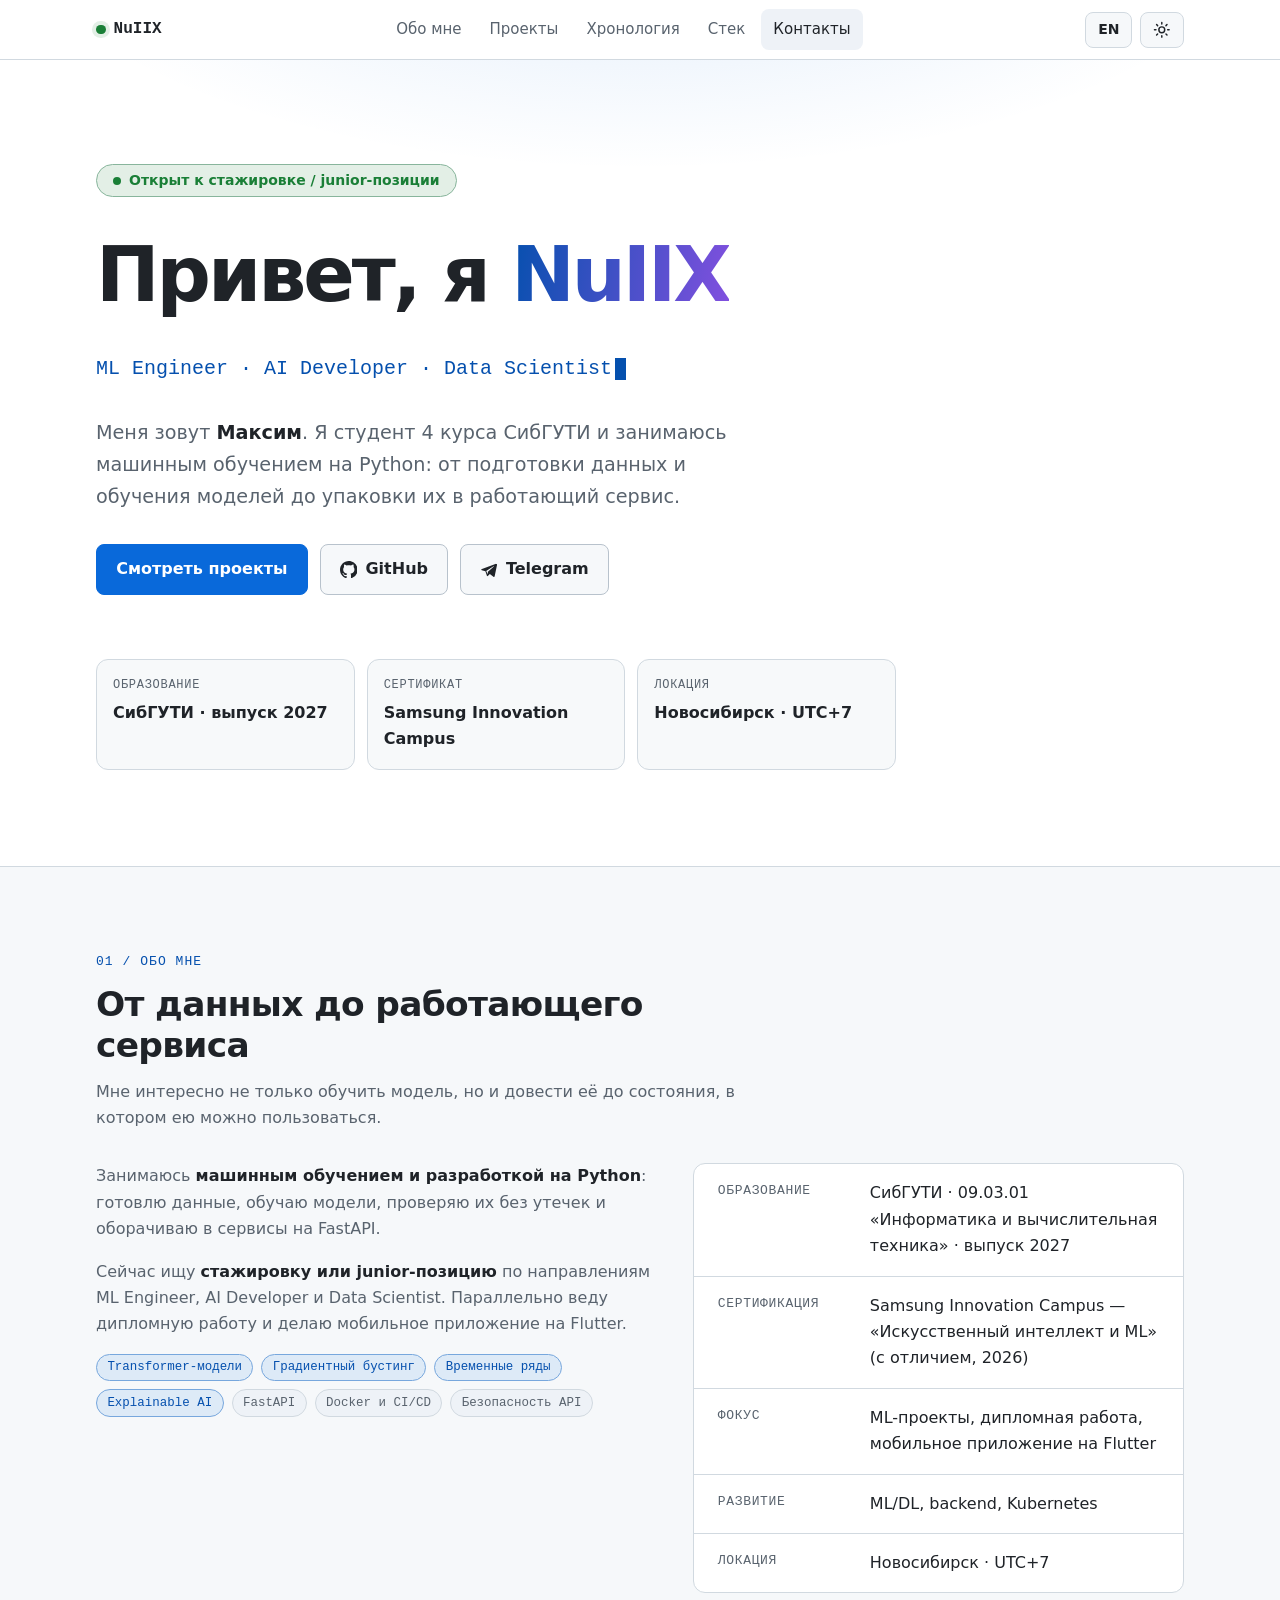
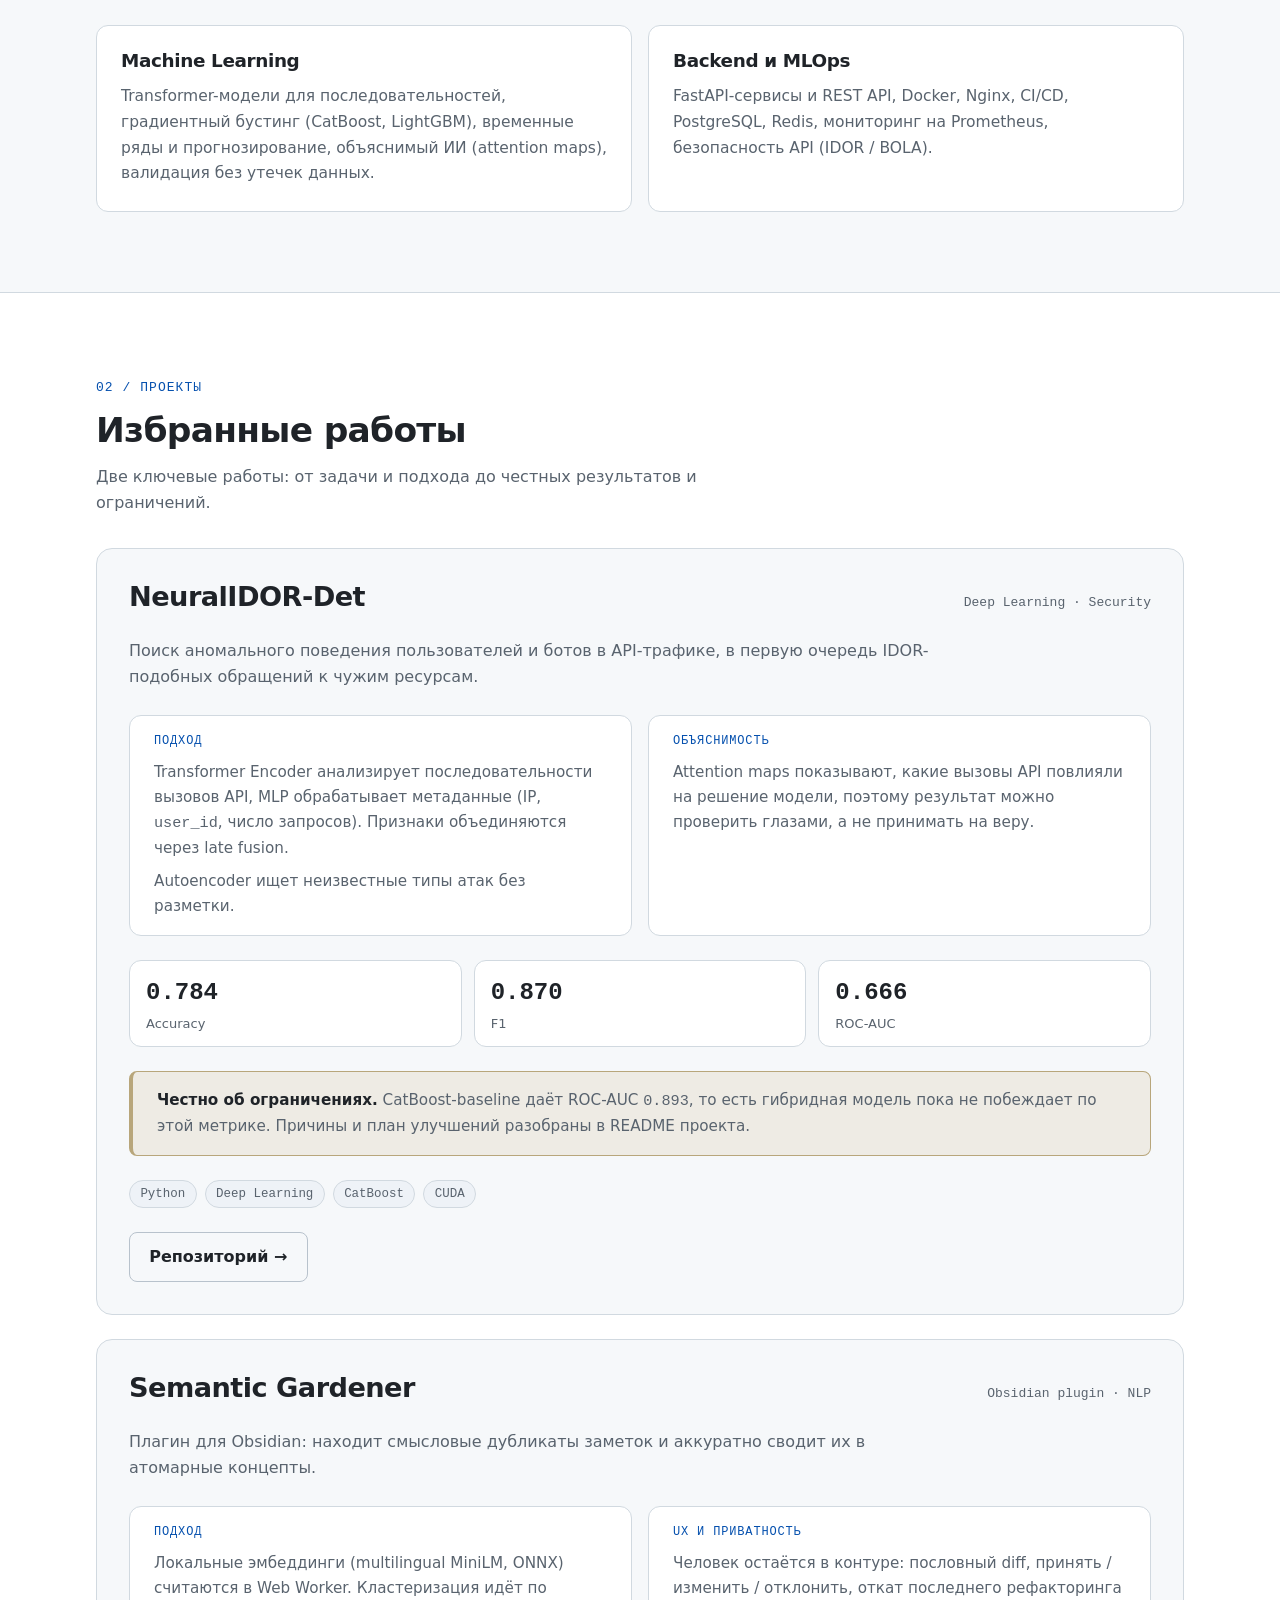
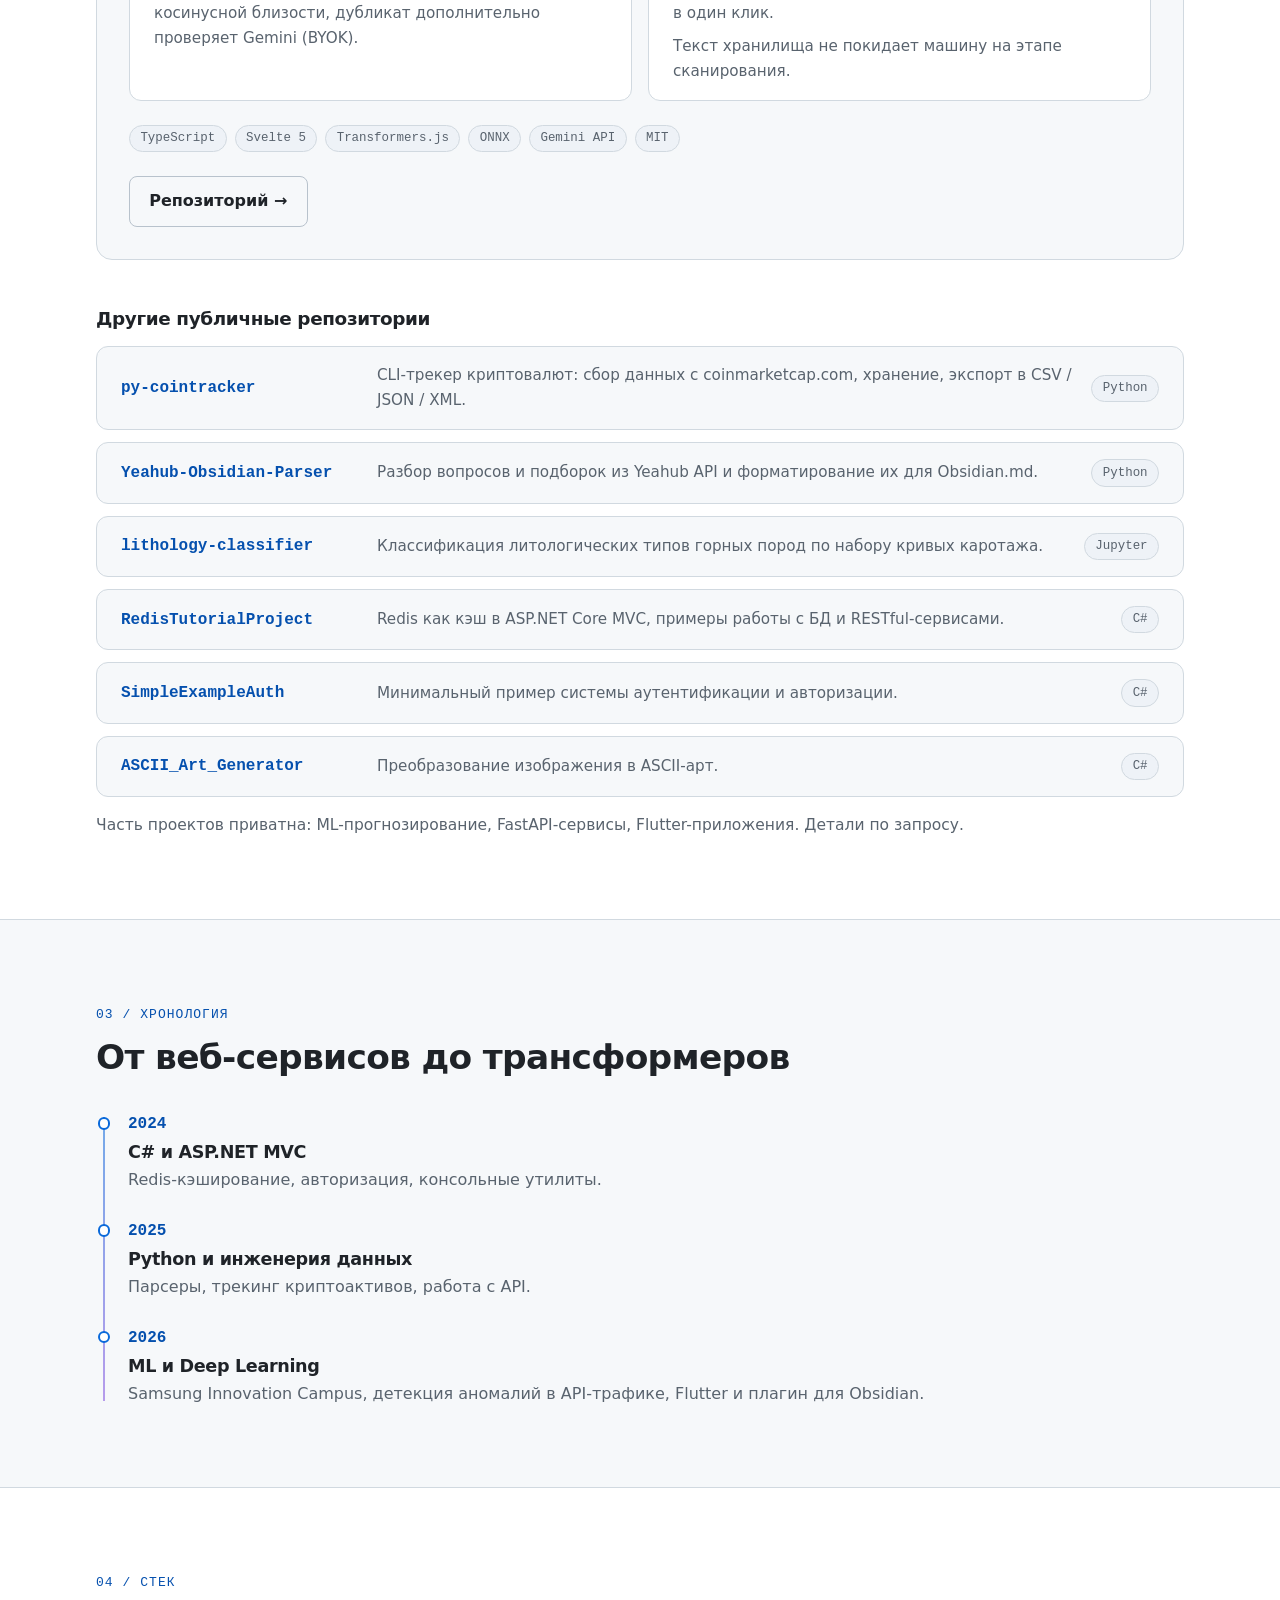
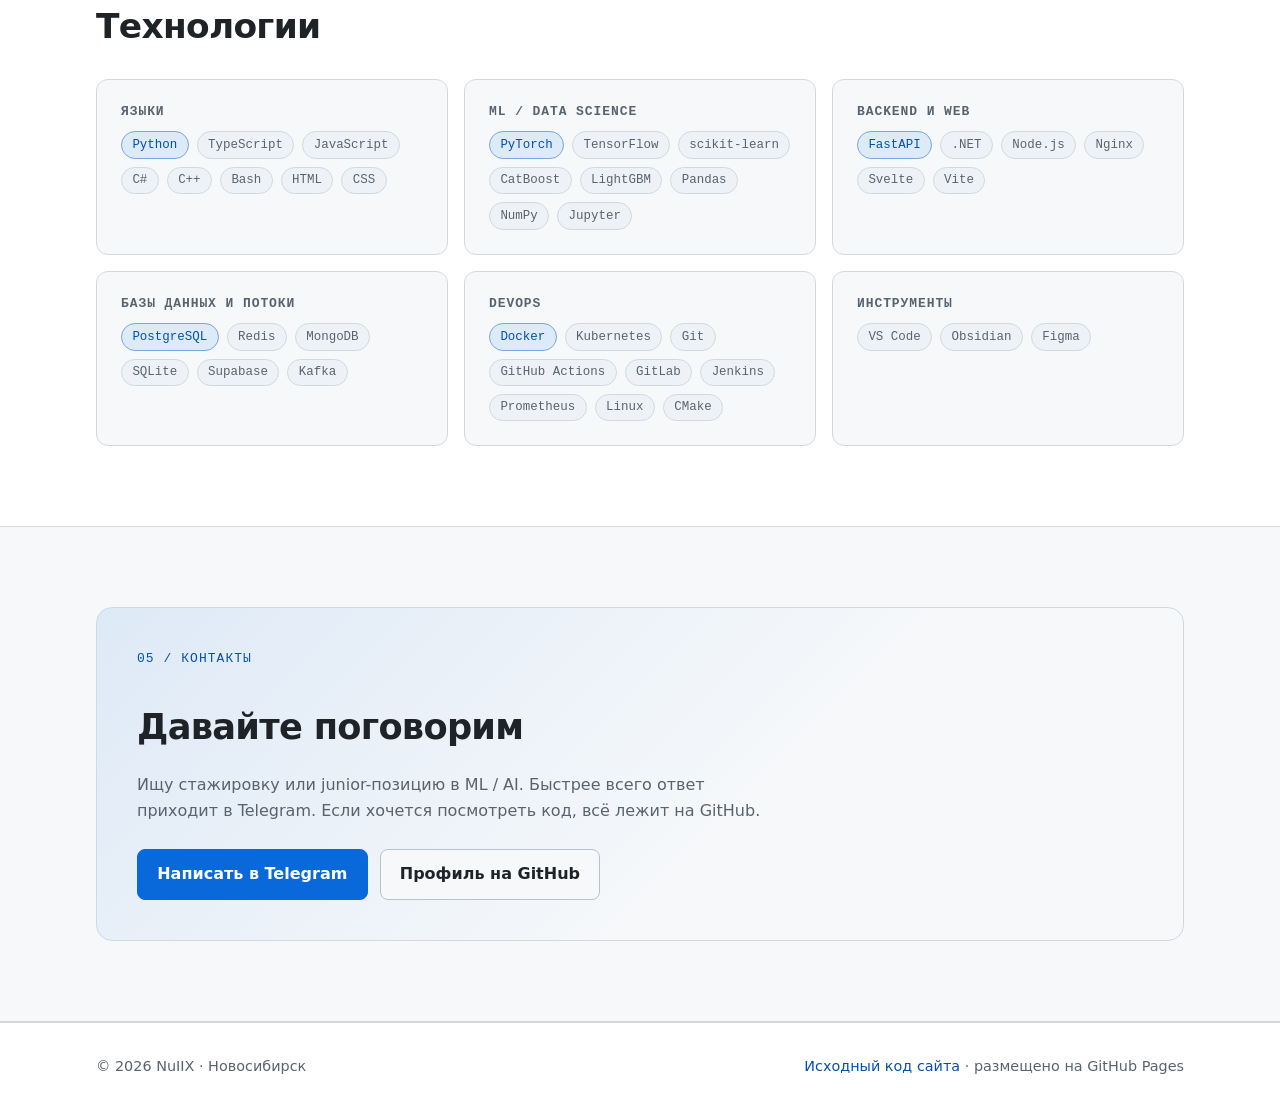
==== index.html @ 364b8230 "feat(site): add bilingual portfolio pages with themes and seo" ====
<!DOCTYPE html>
<html lang="ru" data-theme="dark">
<head>
  <meta charset="utf-8">
  <meta name="viewport" content="width=device-width, initial-scale=1">
  <title>NuIIX — ML Engineer / AI Developer | Максим, Новосибирск</title>
  <meta name="description" content="Портфолио Максима (NuIIX): ML Engineer, AI Developer, Python. Transformer-модели, детекция аномалий в API-трафике, плагин для Obsidian. Ищу стажировку или junior-позицию.">
  <meta name="author" content="NuIIX">
  <meta name="theme-color" content="#0d1117">
  <link rel="canonical" href="https://nuiix.github.io/">
  <link rel="alternate" hreflang="ru" href="https://nuiix.github.io/">
  <link rel="alternate" hreflang="en" href="https://nuiix.github.io/en/">
  <link rel="alternate" hreflang="x-default" href="https://nuiix.github.io/">
  <link rel="icon" href="/assets/favicon.svg" type="image/svg+xml">

  <meta property="og:type" content="website">
  <meta property="og:site_name" content="NuIIX">
  <meta property="og:locale" content="ru_RU">
  <meta property="og:locale:alternate" content="en_US">
  <meta property="og:title" content="NuIIX — ML Engineer / AI Developer">
  <meta property="og:description" content="Transformer-модели, детекция аномалий в API-трафике, ML-сервисы на FastAPI. Ищу стажировку или junior-позицию.">
  <meta property="og:url" content="https://nuiix.github.io/">
  <meta property="og:image" content="https://nuiix.github.io/assets/og.png">
  <meta property="og:image:width" content="1200">
  <meta property="og:image:height" content="630">
  <meta property="og:image:alt" content="NuIIX — ML Engineer, AI Developer, Python">
  <meta name="twitter:card" content="summary_large_image">
  <meta name="twitter:title" content="NuIIX — ML Engineer / AI Developer">
  <meta name="twitter:description" content="Transformer-модели, детекция аномалий в API-трафике, ML-сервисы на FastAPI.">
  <meta name="twitter:image" content="https://nuiix.github.io/assets/og.png">

  <script>
    (function () {
      var root = document.documentElement;
      var theme = "dark";
      try {
        theme = localStorage.getItem("nuiix-theme") ||
          (window.matchMedia("(prefers-color-scheme: light)").matches ? "light" : "dark");
      } catch (error) {
        console.warn("Theme preference unavailable, using dark:", error);
      }
      root.dataset.theme = theme;
      root.classList.add("js");
    })();
  </script>
  <link rel="stylesheet" href="/assets/css/style.css">

  <script type="application/ld+json">
  {
    "@context": "https://schema.org",
    "@type": "Person",
    "name": "Максим",
    "alternateName": "NuIIX",
    "url": "https://nuiix.github.io/",
    "image": "https://nuiix.github.io/assets/og.png",
    "jobTitle": "ML Engineer / AI Developer",
    "description": "Студент 4 курса СибГУТИ, занимается машинным обучением и разработкой на Python.",
    "address": { "@type": "PostalAddress", "addressLocality": "Новосибирск", "addressCountry": "RU" },
    "alumniOf": { "@type": "CollegeOrUniversity", "name": "СибГУТИ" },
    "knowsAbout": ["Machine Learning", "Deep Learning", "Python", "Transformers", "FastAPI", "Anomaly detection"],
    "sameAs": ["https://github.com/NuIIX", "https://t.me/NUIIXXX"]
  }
  </script>
</head>
<body>
  <a class="skip-link" href="#main">Перейти к содержимому</a>

  <header class="site-header">
    <div class="container site-header__inner">
      <a class="brand" href="/" aria-label="NuIIX — на главную"><span class="brand__dot" aria-hidden="true"></span>NuIIX</a>

      <nav class="nav" id="site-nav" data-nav aria-label="Основная навигация">
        <a class="nav__link" href="#about">Обо мне</a>
        <a class="nav__link" href="#projects">Проекты</a>
        <a class="nav__link" href="#journey">Хронология</a>
        <a class="nav__link" href="#stack">Стек</a>
        <a class="nav__link" href="#contact">Контакты</a>
      </nav>

      <div class="header-tools">
        <a class="lang-link" href="/en/" hreflang="en" lang="en" aria-label="Switch to English">EN</a>
        <button class="icon-btn theme-toggle" type="button" data-theme-toggle aria-label="Переключить тему оформления">
          <svg class="icon-moon" viewBox="0 0 24 24" fill="none" stroke="currentColor" stroke-width="2" stroke-linecap="round" stroke-linejoin="round" aria-hidden="true"><path d="M21 12.8A9 9 0 1 1 11.2 3a7 7 0 0 0 9.8 9.8z"/></svg>
          <svg class="icon-sun" viewBox="0 0 24 24" fill="none" stroke="currentColor" stroke-width="2" stroke-linecap="round" stroke-linejoin="round" aria-hidden="true"><circle cx="12" cy="12" r="4"/><path d="M12 2v2M12 20v2M4.9 4.9l1.4 1.4M17.7 17.7l1.4 1.4M2 12h2M20 12h2M4.9 19.1l1.4-1.4M17.7 6.3l1.4-1.4"/></svg>
        </button>
        <button class="icon-btn nav-toggle" type="button" data-nav-toggle aria-controls="site-nav" aria-expanded="false" aria-label="Открыть меню">
          <svg viewBox="0 0 24 24" fill="none" stroke="currentColor" stroke-width="2" stroke-linecap="round" aria-hidden="true"><path d="M4 7h16M4 12h16M4 17h16"/></svg>
        </button>
      </div>
    </div>
  </header>

  <main id="main">
    <!-- ================= HERO ================= -->
    <section class="hero" aria-labelledby="hero-title">
      <div class="container hero__inner">
        <p class="status-pill"><span class="status-pill__dot" aria-hidden="true"></span>Открыт к стажировке / junior-позиции</p>
        <h1 class="hero__title" id="hero-title">Привет, я <span class="gradient">NuIIX</span></h1>
        <p class="hero__role">ML Engineer · AI Developer · Data Scientist<span class="cursor" aria-hidden="true"></span></p>
        <p class="hero__lead">
          Меня зовут <strong>Максим</strong>. Я студент 4 курса СибГУТИ и занимаюсь машинным обучением на Python:
          от подготовки данных и обучения моделей до упаковки их в работающий сервис.
        </p>
        <div class="btn-row">
          <a class="btn btn--primary" href="#projects">Смотреть проекты</a>
          <a class="btn" href="https://github.com/NuIIX" rel="me noopener">
            <svg viewBox="0 0 16 16" fill="currentColor" aria-hidden="true"><path d="M8 0C3.58 0 0 3.58 0 8c0 3.54 2.29 6.53 5.47 7.59.4.07.55-.17.55-.38 0-.19-.01-.82-.01-1.49-2.01.37-2.53-.49-2.69-.94-.09-.23-.48-.94-.82-1.13-.28-.15-.68-.52-.01-.53.63-.01 1.08.58 1.23.82.72 1.21 1.87.87 2.33.66.07-.52.28-.87.51-1.07-1.78-.2-3.64-.89-3.64-3.95 0-.87.31-1.59.82-2.15-.08-.2-.36-1.02.08-2.12 0 0 .67-.21 2.2.82.64-.18 1.32-.27 2-.27.68 0 1.36.09 2 .27 1.53-1.04 2.2-.82 2.2-.82.44 1.1.16 1.92.08 2.12.51.56.82 1.27.82 2.15 0 3.07-1.87 3.75-3.65 3.95.29.25.54.73.54 1.48 0 1.07-.01 1.93-.01 2.2 0 .21.15.46.55.38A8.013 8.013 0 0016 8c0-4.42-3.58-8-8-8z"/></svg>
            GitHub
          </a>
          <a class="btn" href="https://t.me/NUIIXXX" rel="me noopener">
            <svg viewBox="0 0 24 24" fill="currentColor" aria-hidden="true"><path d="M21.9 3.6 2.7 11c-1.3.5-1.3 1.3-.2 1.6l4.9 1.5 1.9 5.8c.2.6.1.8.7.8.5 0 .7-.2 1-.5l2.4-2.3 4.9 3.6c.9.5 1.5.2 1.7-.8l3.2-15.1c.3-1.3-.5-1.9-1.3-1.5zM8.5 13.5l9.9-6.2c.5-.3.9-.1.5.2l-8.1 7.3-.3 3.4z"/></svg>
            Telegram
          </a>
        </div>
        <ul class="facts">
          <li class="facts__item"><span class="facts__label">Образование</span><span class="facts__value">СибГУТИ · выпуск 2027</span></li>
          <li class="facts__item"><span class="facts__label">Сертификат</span><span class="facts__value">Samsung Innovation Campus</span></li>
          <li class="facts__item"><span class="facts__label">Локация</span><span class="facts__value">Новосибирск · UTC+7</span></li>
        </ul>
      </div>
    </section>

    <!-- ================= ABOUT ================= -->
    <section class="section section--alt" id="about" aria-labelledby="about-title">
      <div class="container">
        <div class="section__head reveal">
          <span class="eyebrow">01 / Обо мне</span>
          <h2 class="section__title" id="about-title">От данных до работающего сервиса</h2>
          <p class="section__lead">Мне интересно не только обучить модель, но и довести её до состояния, в котором ею можно пользоваться.</p>
        </div>
        <div class="about-grid">
          <div class="about-text reveal">
            <p>Занимаюсь <strong>машинным обучением и разработкой на Python</strong>: готовлю данные, обучаю модели, проверяю их без утечек и оборачиваю в сервисы на FastAPI.</p>
            <p>Сейчас ищу <strong>стажировку или junior-позицию</strong> по направлениям ML Engineer, AI Developer и Data Scientist. Параллельно веду дипломную работу и делаю мобильное приложение на Flutter.</p>
            <div>
              <ul class="tags">
                <li class="tag tag--accent">Transformer-модели</li>
                <li class="tag tag--accent">Градиентный бустинг</li>
                <li class="tag tag--accent">Временные ряды</li>
                <li class="tag tag--accent">Explainable AI</li>
                <li class="tag">FastAPI</li>
                <li class="tag">Docker и CI/CD</li>
                <li class="tag">Безопасность API</li>
              </ul>
            </div>
          </div>
          <dl class="dl reveal">
            <div class="dl__row"><dt>Образование</dt><dd>СибГУТИ · 09.03.01 «Информатика и вычислительная техника» · выпуск 2027</dd></div>
            <div class="dl__row"><dt>Сертификация</dt><dd>Samsung Innovation Campus — «Искусственный интеллект и ML» (с отличием, 2026)</dd></div>
            <div class="dl__row"><dt>Фокус</dt><dd>ML-проекты, дипломная работа, мобильное приложение на Flutter</dd></div>
            <div class="dl__row"><dt>Развитие</dt><dd>ML/DL, backend, Kubernetes</dd></div>
            <div class="dl__row"><dt>Локация</dt><dd>Новосибирск · UTC+7</dd></div>
          </dl>
        </div>

        <div class="grid grid--2" style="margin-top: var(--space-6)">
          <article class="card reveal">
            <h3 class="card__title">Machine Learning</h3>
            <p class="card__text">Transformer-модели для последовательностей, градиентный бустинг (CatBoost, LightGBM), временные ряды и прогнозирование, объяснимый ИИ (attention maps), валидация без утечек данных.</p>
          </article>
          <article class="card reveal">
            <h3 class="card__title">Backend и MLOps</h3>
            <p class="card__text">FastAPI-сервисы и REST API, Docker, Nginx, CI/CD, PostgreSQL, Redis, мониторинг на Prometheus, безопасность API (IDOR / BOLA).</p>
          </article>
        </div>
      </div>
    </section>

    <!-- ================= PROJECTS ================= -->
    <section class="section" id="projects" aria-labelledby="projects-title">
      <div class="container">
        <div class="section__head reveal">
          <span class="eyebrow">02 / Проекты</span>
          <h2 class="section__title" id="projects-title">Избранные работы</h2>
          <p class="section__lead">Две ключевые работы: от задачи и подхода до честных результатов и ограничений.</p>
        </div>

        <div class="projects">
          <article class="project reveal" aria-labelledby="p-idor">
            <div class="project__head">
              <h3 class="project__title" id="p-idor">NeuralIDOR-Det</h3>
              <span class="project__kicker">Deep Learning · Security</span>
            </div>
            <p class="project__lead">Поиск аномального поведения пользователей и ботов в API-трафике, в первую очередь IDOR-подобных обращений к чужим ресурсам.</p>
            <div class="cases">
              <div class="case">
                <span class="case__label">Подход</span>
                <p>Transformer Encoder анализирует последовательности вызовов API, MLP обрабатывает метаданные (IP, <code>user_id</code>, число запросов). Признаки объединяются через late fusion.</p>
                <p>Autoencoder ищет неизвестные типы атак без разметки.</p>
              </div>
              <div class="case">
                <span class="case__label">Объяснимость</span>
                <p>Attention maps показывают, какие вызовы API повлияли на решение модели, поэтому результат можно проверить глазами, а не принимать на веру.</p>
              </div>
            </div>
            <ul class="metrics">
              <li class="metric"><span class="metric__value">0.784</span><span class="metric__label">Accuracy</span></li>
              <li class="metric"><span class="metric__value">0.870</span><span class="metric__label">F1</span></li>
              <li class="metric"><span class="metric__value">0.666</span><span class="metric__label">ROC-AUC</span></li>
            </ul>
            <p class="note"><strong>Честно об ограничениях.</strong> CatBoost-baseline даёт ROC-AUC <code>0.893</code>, то есть гибридная модель пока не побеждает по этой метрике. Причины и план улучшений разобраны в README проекта.</p>
            <ul class="tags">
              <li class="tag">Python</li><li class="tag">Deep Learning</li><li class="tag">CatBoost</li><li class="tag">CUDA</li>
            </ul>
            <div class="project__links">
              <a class="btn" href="https://github.com/NuIIX/NeuralIDOR-Det" rel="noopener">Репозиторий →</a>
            </div>
          </article>

          <article class="project reveal" aria-labelledby="p-garden">
            <div class="project__head">
              <h3 class="project__title" id="p-garden">Semantic Gardener</h3>
              <span class="project__kicker">Obsidian plugin · NLP</span>
            </div>
            <p class="project__lead">Плагин для Obsidian: находит смысловые дубликаты заметок и аккуратно сводит их в атомарные концепты.</p>
            <div class="cases">
              <div class="case">
                <span class="case__label">Подход</span>
                <p>Локальные эмбеддинги (multilingual MiniLM, ONNX) считаются в Web Worker. Кластеризация идёт по косинусной близости, дубликат дополнительно проверяет Gemini (BYOK).</p>
              </div>
              <div class="case">
                <span class="case__label">UX и приватность</span>
                <p>Человек остаётся в контуре: пословный diff, принять / изменить / отклонить, откат последнего рефакторинга в один клик.</p>
                <p>Текст хранилища не покидает машину на этапе сканирования.</p>
              </div>
            </div>
            <ul class="tags">
              <li class="tag">TypeScript</li><li class="tag">Svelte 5</li><li class="tag">Transformers.js</li><li class="tag">ONNX</li><li class="tag">Gemini API</li><li class="tag">MIT</li>
            </ul>
            <div class="project__links">
              <a class="btn" href="https://github.com/NuIIX/obsidian-semantic-gardener" rel="noopener">Репозиторий →</a>
            </div>
          </article>
        </div>

        <h3 class="card__title reveal" style="margin: var(--space-7) 0 var(--space-4)">Другие публичные репозитории</h3>
        <ul class="repo-list">
          <li class="repo reveal">
            <a class="repo__name" href="https://github.com/NuIIX/py-cointracker" rel="noopener">py-cointracker</a>
            <span class="repo__desc">CLI-трекер криптовалют: сбор данных с coinmarketcap.com, хранение, экспорт в CSV / JSON / XML.</span>
            <span class="tag">Python</span>
          </li>
          <li class="repo reveal">
            <a class="repo__name" href="https://github.com/NuIIX/Yeahub-Obsidian-Parser" rel="noopener">Yeahub-Obsidian-Parser</a>
            <span class="repo__desc">Разбор вопросов и подборок из Yeahub API и форматирование их для Obsidian.md.</span>
            <span class="tag">Python</span>
          </li>
          <li class="repo reveal">
            <a class="repo__name" href="https://github.com/NuIIX/lithology-classifier" rel="noopener">lithology-classifier</a>
            <span class="repo__desc">Классификация литологических типов горных пород по набору кривых каротажа.</span>
            <span class="tag">Jupyter</span>
          </li>
          <li class="repo reveal">
            <a class="repo__name" href="https://github.com/NuIIX/RedisTutorialProject" rel="noopener">RedisTutorialProject</a>
            <span class="repo__desc">Redis как кэш в ASP.NET Core MVC, примеры работы с БД и RESTful-сервисами.</span>
            <span class="tag">C#</span>
          </li>
          <li class="repo reveal">
            <a class="repo__name" href="https://github.com/NuIIX/SimpleExampleAuth" rel="noopener">SimpleExampleAuth</a>
            <span class="repo__desc">Минимальный пример системы аутентификации и авторизации.</span>
            <span class="tag">C#</span>
          </li>
          <li class="repo reveal">
            <a class="repo__name" href="https://github.com/NuIIX/ASCII_Art_Generator" rel="noopener">ASCII_Art_Generator</a>
            <span class="repo__desc">Преобразование изображения в ASCII-арт.</span>
            <span class="tag">C#</span>
          </li>
        </ul>
        <p class="card__text reveal" style="margin-top: var(--space-4)">Часть проектов приватна: ML-прогнозирование, FastAPI-сервисы, Flutter-приложения. Детали по запросу.</p>
      </div>
    </section>

    <!-- ================= JOURNEY ================= -->
    <section class="section section--alt" id="journey" aria-labelledby="journey-title">
      <div class="container">
        <div class="section__head reveal">
          <span class="eyebrow">03 / Хронология</span>
          <h2 class="section__title" id="journey-title">От веб-сервисов до трансформеров</h2>
        </div>
        <ol class="timeline">
          <li class="timeline__item reveal">
            <span class="timeline__year">2024</span>
            <h3 class="timeline__title">C# и ASP.NET MVC</h3>
            <p class="timeline__text">Redis-кэширование, авторизация, консольные утилиты.</p>
          </li>
          <li class="timeline__item reveal">
            <span class="timeline__year">2025</span>
            <h3 class="timeline__title">Python и инженерия данных</h3>
            <p class="timeline__text">Парсеры, трекинг криптоактивов, работа с API.</p>
          </li>
          <li class="timeline__item reveal">
            <span class="timeline__year">2026</span>
            <h3 class="timeline__title">ML и Deep Learning</h3>
            <p class="timeline__text">Samsung Innovation Campus, детекция аномалий в API-трафике, Flutter и плагин для Obsidian.</p>
          </li>
        </ol>
      </div>
    </section>

    <!-- ================= STACK ================= -->
    <section class="section" id="stack" aria-labelledby="stack-title">
      <div class="container">
        <div class="section__head reveal">
          <span class="eyebrow">04 / Стек</span>
          <h2 class="section__title" id="stack-title">Технологии</h2>
        </div>
        <div class="stack">
          <div class="stack__group reveal">
            <h3 class="stack__title">Языки</h3>
            <ul class="tags"><li class="tag tag--accent">Python</li><li class="tag">TypeScript</li><li class="tag">JavaScript</li><li class="tag">C#</li><li class="tag">C++</li><li class="tag">Bash</li><li class="tag">HTML</li><li class="tag">CSS</li></ul>
          </div>
          <div class="stack__group reveal">
            <h3 class="stack__title">ML / Data Science</h3>
            <ul class="tags"><li class="tag tag--accent">PyTorch</li><li class="tag">TensorFlow</li><li class="tag">scikit-learn</li><li class="tag">CatBoost</li><li class="tag">LightGBM</li><li class="tag">Pandas</li><li class="tag">NumPy</li><li class="tag">Jupyter</li></ul>
          </div>
          <div class="stack__group reveal">
            <h3 class="stack__title">Backend и Web</h3>
            <ul class="tags"><li class="tag tag--accent">FastAPI</li><li class="tag">.NET</li><li class="tag">Node.js</li><li class="tag">Nginx</li><li class="tag">Svelte</li><li class="tag">Vite</li></ul>
          </div>
          <div class="stack__group reveal">
            <h3 class="stack__title">Базы данных и потоки</h3>
            <ul class="tags"><li class="tag tag--accent">PostgreSQL</li><li class="tag">Redis</li><li class="tag">MongoDB</li><li class="tag">SQLite</li><li class="tag">Supabase</li><li class="tag">Kafka</li></ul>
          </div>
          <div class="stack__group reveal">
            <h3 class="stack__title">DevOps</h3>
            <ul class="tags"><li class="tag tag--accent">Docker</li><li class="tag">Kubernetes</li><li class="tag">Git</li><li class="tag">GitHub Actions</li><li class="tag">GitLab</li><li class="tag">Jenkins</li><li class="tag">Prometheus</li><li class="tag">Linux</li><li class="tag">CMake</li></ul>
          </div>
          <div class="stack__group reveal">
            <h3 class="stack__title">Инструменты</h3>
            <ul class="tags"><li class="tag">VS Code</li><li class="tag">Obsidian</li><li class="tag">Figma</li></ul>
          </div>
        </div>
      </div>
    </section>

    <!-- ================= CONTACT ================= -->
    <section class="section section--alt" id="contact" aria-labelledby="contact-title">
      <div class="container">
        <div class="contact reveal">
          <span class="eyebrow">05 / Контакты</span>
          <h2 class="contact__title" id="contact-title">Давайте поговорим</h2>
          <p class="contact__text">Ищу стажировку или junior-позицию в ML / AI. Быстрее всего ответ приходит в Telegram. Если хочется посмотреть код, всё лежит на GitHub.</p>
          <div class="btn-row">
            <a class="btn btn--primary" href="https://t.me/NUIIXXX" rel="me noopener">Написать в Telegram</a>
            <a class="btn" href="https://github.com/NuIIX" rel="me noopener">Профиль на GitHub</a>
          </div>
        </div>
      </div>
    </section>
  </main>

  <footer class="site-footer">
    <div class="container site-footer__inner">
      <span>© 2026 NuIIX · Новосибирск</span>
      <span><a href="https://github.com/NuIIX/NuIIX.github.io" rel="noopener">Исходный код сайта</a> · размещено на GitHub Pages</span>
    </div>
  </footer>

  <script src="/assets/js/main.js" defer></script>
</body>
</html>
---- assets/css/style.css ----
/* ==========================================================================
   NuIIX portfolio — design tokens, base, components.
   Zero dependencies: system font stacks, no external requests.
   ========================================================================== */

:root {
  color-scheme: dark;
  --bg: #0d1117;
  --bg-elevated: #161b22;
  --bg-subtle: #1b2230;
  --border: #30363d;
  --border-strong: #3d444d;
  --text: #e6edf3;
  --text-muted: #9198a1;
  --accent: #2f81f7;
  --accent-soft: rgb(47 129 247 / 14%);
  --accent-text: #58a6ff;
  --success: #3fb950;
  --success-soft: rgb(63 185 80 / 14%);
  --violet: #a371f7;
  --warning: #d29922;
  --hero-glow: rgb(47 129 247 / 22%);
  --shadow: 0 8px 28px rgb(1 4 9 / 45%);

  --font-sans: ui-sans-serif, system-ui, -apple-system, "Segoe UI", Roboto,
    "Helvetica Neue", Arial, "Noto Sans", sans-serif;
  --font-mono: ui-monospace, "Cascadia Code", "Fira Code", SFMono-Regular,
    Menlo, Consolas, "Liberation Mono", monospace;

  --space-1: 0.25rem;
  --space-2: 0.5rem;
  --space-3: 0.75rem;
  --space-4: 1rem;
  --space-5: 1.5rem;
  --space-6: 2rem;
  --space-7: 3rem;
  --space-8: 5rem;
  --radius: 12px;
  --radius-sm: 8px;
  --content: 68rem;
  --header-h: 3.75rem;
}

:root[data-theme="light"] {
  color-scheme: light;
  --bg: #ffffff;
  --bg-elevated: #f6f8fa;
  --bg-subtle: #eef2f7;
  --border: #d1d9e0;
  --border-strong: #b8c2cc;
  --text: #1f2328;
  --text-muted: #59636e;
  --accent: #0969da;
  --accent-soft: rgb(9 105 218 / 10%);
  --accent-text: #0550ae;
  --success: #1a7f37;
  --success-soft: rgb(26 127 55 / 12%);
  --violet: #8250df;
  --warning: #9a6700;
  --hero-glow: rgb(9 105 218 / 14%);
  --shadow: 0 8px 24px rgb(31 35 40 / 12%);
}

/* ---------- Base ---------- */
*,
*::before,
*::after {
  box-sizing: border-box;
}

html {
  scroll-behavior: smooth;
  scroll-padding-top: calc(var(--header-h) + 1rem);
  -webkit-text-size-adjust: 100%;
}

body {
  margin: 0;
  min-height: 100vh;
  background: var(--bg);
  color: var(--text);
  font-family: var(--font-sans);
  font-size: 1rem;
  line-height: 1.65;
  -webkit-font-smoothing: antialiased;
  text-rendering: optimizeLegibility;
}

img,
svg {
  display: block;
  max-width: 100%;
}

a {
  color: var(--accent-text);
  text-decoration: none;
}

a:hover {
  text-decoration: underline;
  text-underline-offset: 3px;
}

:focus-visible {
  outline: 2px solid var(--accent);
  outline-offset: 3px;
  border-radius: 4px;
}

h1,
h2,
h3 {
  line-height: 1.2;
  margin: 0;
  letter-spacing: -0.02em;
}

p {
  margin: 0;
}

code,
.mono {
  font-family: var(--font-mono);
}

.skip-link {
  position: absolute;
  left: var(--space-4);
  top: -4rem;
  z-index: 100;
  padding: var(--space-2) var(--space-4);
  background: var(--accent);
  color: #fff;
  border-radius: var(--radius-sm);
  transition: top 0.15s ease;
}

.skip-link:focus {
  top: var(--space-3);
  text-decoration: none;
}

.container {
  width: min(100% - 2.5rem, var(--content));
  margin-inline: auto;
}

.section {
  padding-block: var(--space-8);
}

.section--alt {
  background: var(--bg-elevated);
  border-block: 1px solid var(--border);
}

.section__head {
  margin-bottom: var(--space-6);
  max-width: 44rem;
}

.eyebrow {
  display: inline-block;
  margin-bottom: var(--space-3);
  font-family: var(--font-mono);
  font-size: 0.8125rem;
  letter-spacing: 0.08em;
  text-transform: uppercase;
  color: var(--accent-text);
}

.section__title {
  font-size: clamp(1.6rem, 3.2vw, 2.15rem);
}

.section__lead {
  margin-top: var(--space-3);
  color: var(--text-muted);
}

/* ---------- Header ---------- */
.site-header {
  position: sticky;
  top: 0;
  z-index: 50;
  height: var(--header-h);
  background: color-mix(in srgb, var(--bg) 82%, transparent);
  -webkit-backdrop-filter: saturate(160%) blur(12px);
  backdrop-filter: saturate(160%) blur(12px);
  border-bottom: 1px solid var(--border);
}

.site-header__inner {
  display: flex;
  align-items: center;
  justify-content: space-between;
  gap: var(--space-4);
  height: 100%;
}

.brand {
  display: inline-flex;
  align-items: center;
  gap: var(--space-2);
  font-family: var(--font-mono);
  font-weight: 700;
  color: var(--text);
}

.brand:hover {
  text-decoration: none;
}

.brand__dot {
  width: 0.6rem;
  height: 0.6rem;
  border-radius: 50%;
  background: var(--success);
  box-shadow: 0 0 0 4px var(--success-soft);
}

.nav {
  display: flex;
  align-items: center;
  gap: var(--space-1);
}

.nav__link {
  padding: var(--space-2) var(--space-3);
  border-radius: var(--radius-sm);
  color: var(--text-muted);
  font-size: 0.9375rem;
}

.nav__link:hover,
.nav__link[aria-current="true"] {
  color: var(--text);
  background: var(--bg-subtle);
  text-decoration: none;
}

.header-tools {
  display: flex;
  align-items: center;
  gap: var(--space-2);
}

.icon-btn,
.lang-link {
  display: inline-flex;
  align-items: center;
  justify-content: center;
  height: 2.25rem;
  min-width: 2.25rem;
  padding: 0 var(--space-3);
  border: 1px solid var(--border);
  border-radius: var(--radius-sm);
  background: var(--bg-elevated);
  color: var(--text);
  font: inherit;
  font-size: 0.875rem;
  font-weight: 600;
  cursor: pointer;
}

.icon-btn:hover,
.lang-link:hover {
  border-color: var(--border-strong);
  background: var(--bg-subtle);
  text-decoration: none;
}

.icon-btn svg {
  width: 1.1rem;
  height: 1.1rem;
}

.theme-toggle .icon-sun {
  display: none;
}

:root[data-theme="light"] .theme-toggle .icon-sun {
  display: block;
}

:root[data-theme="light"] .theme-toggle .icon-moon {
  display: none;
}

.nav-toggle {
  display: none;
}

/* ---------- Hero ---------- */
.hero {
  position: relative;
  overflow: hidden;
  padding-block: clamp(3.5rem, 9vw, 6.5rem) var(--space-8);
}

.hero::before {
  content: "";
  position: absolute;
  inset: -20% -10% auto;
  height: 80%;
  background: radial-gradient(60% 60% at 50% 0%, var(--hero-glow), transparent 70%);
  pointer-events: none;
}

.hero__inner {
  position: relative;
  display: grid;
  grid-template-columns: minmax(0, 1fr);
  gap: var(--space-6);
}

.hero__inner > * {
  max-width: 50rem;
}

.status-pill {
  display: inline-flex;
  align-items: center;
  gap: var(--space-2);
  width: fit-content;
  padding: var(--space-1) var(--space-4);
  border: 1px solid color-mix(in srgb, var(--success) 40%, var(--border));
  border-radius: 999px;
  background: var(--success-soft);
  color: var(--success);
  font-size: 0.875rem;
  font-weight: 600;
}

.status-pill__dot {
  width: 0.5rem;
  height: 0.5rem;
  border-radius: 50%;
  background: currentcolor;
  animation: pulse 2.2s ease-in-out infinite;
}

@keyframes pulse {
  0%,
  100% {
    opacity: 1;
    transform: scale(1);
  }

  50% {
    opacity: 0.45;
    transform: scale(0.8);
  }
}

.hero__title {
  font-size: clamp(2.6rem, 8vw, 4.75rem);
  letter-spacing: -0.04em;
}

.hero__title .gradient {
  background: linear-gradient(100deg, var(--accent-text), var(--violet));
  -webkit-background-clip: text;
  background-clip: text;
  color: transparent;
}

.hero__role {
  font-family: var(--font-mono);
  font-size: clamp(1rem, 2.2vw, 1.25rem);
  color: var(--accent-text);
}

.hero__role .cursor {
  display: inline-block;
  width: 0.55em;
  height: 1.1em;
  margin-left: 0.15em;
  vertical-align: text-bottom;
  background: var(--accent-text);
  animation: blink 1.1s steps(1) infinite;
}

@keyframes blink {
  50% {
    opacity: 0;
  }
}

.hero__lead {
  max-width: 42rem;
  font-size: clamp(1.0625rem, 2vw, 1.2rem);
  color: var(--text-muted);
}

.hero__lead strong {
  color: var(--text);
}

.btn-row {
  display: flex;
  flex-wrap: wrap;
  gap: var(--space-3);
}

.btn {
  display: inline-flex;
  align-items: center;
  gap: var(--space-2);
  padding: 0.7rem 1.2rem;
  border: 1px solid var(--border-strong);
  border-radius: var(--radius-sm);
  background: var(--bg-elevated);
  color: var(--text);
  font-weight: 600;
  transition: transform 0.15s ease, border-color 0.15s ease, background 0.15s ease;
}

.btn:hover {
  text-decoration: none;
  transform: translateY(-1px);
  border-color: var(--accent);
}

.btn--primary {
  background: var(--accent);
  border-color: var(--accent);
  color: #fff;
}

.btn--primary:hover {
  background: color-mix(in srgb, var(--accent) 88%, #fff);
}

.btn svg {
  width: 1.1rem;
  height: 1.1rem;
}

.facts {
  display: grid;
  grid-template-columns: repeat(auto-fit, minmax(11rem, 1fr));
  gap: var(--space-3);
  margin-top: var(--space-6);
  padding: 0;
  list-style: none;
}

.facts__item {
  padding: var(--space-4);
  border: 1px solid var(--border);
  border-radius: var(--radius);
  background: color-mix(in srgb, var(--bg-elevated) 85%, transparent);
}

.facts__label {
  display: block;
  font-family: var(--font-mono);
  font-size: 0.75rem;
  letter-spacing: 0.06em;
  text-transform: uppercase;
  color: var(--text-muted);
}

.facts__value {
  display: block;
  margin-top: var(--space-1);
  font-weight: 600;
}

/* ---------- Cards / grids ---------- */
.grid {
  display: grid;
  gap: var(--space-4);
}

.grid--2 {
  grid-template-columns: repeat(2, minmax(0, 1fr));
}

.grid--3 {
  grid-template-columns: repeat(3, minmax(0, 1fr));
}

.card {
  display: flex;
  flex-direction: column;
  gap: var(--space-3);
  padding: var(--space-5);
  border: 1px solid var(--border);
  border-radius: var(--radius);
  background: var(--bg-elevated);
  transition: border-color 0.2s ease, transform 0.2s ease, box-shadow 0.2s ease;
}

.section--alt .card {
  background: var(--bg);
}

.card:hover {
  border-color: var(--border-strong);
}

.card__title {
  font-size: 1.15rem;
}

.card__text {
  color: var(--text-muted);
  font-size: 0.97rem;
}

.about-grid {
  display: grid;
  grid-template-columns: 1.15fr 1fr;
  gap: var(--space-6);
  align-items: start;
}

.about-text {
  display: grid;
  gap: var(--space-4);
  color: var(--text-muted);
}

.about-text strong {
  color: var(--text);
}

.dl {
  margin: 0;
  display: grid;
  border: 1px solid var(--border);
  border-radius: var(--radius);
  background: var(--bg);
  overflow: hidden;
}

.dl__row {
  display: grid;
  grid-template-columns: 8.5rem 1fr;
  gap: var(--space-4);
  padding: var(--space-4) var(--space-5);
}

.dl__row + .dl__row {
  border-top: 1px solid var(--border);
}

.dl dt {
  font-family: var(--font-mono);
  font-size: 0.8125rem;
  text-transform: uppercase;
  letter-spacing: 0.05em;
  color: var(--text-muted);
}

.dl dd {
  margin: 0;
}

/* ---------- Tags ---------- */
.tags {
  display: flex;
  flex-wrap: wrap;
  gap: var(--space-2);
  margin: 0;
  padding: 0;
  list-style: none;
}

.tag {
  padding: 0.15rem 0.65rem;
  border: 1px solid var(--border);
  border-radius: 999px;
  background: var(--bg-subtle);
  color: var(--text-muted);
  font-family: var(--font-mono);
  font-size: 0.78rem;
}

.tag--accent {
  border-color: color-mix(in srgb, var(--accent) 45%, var(--border));
  background: var(--accent-soft);
  color: var(--accent-text);
}

/* ---------- Featured projects ---------- */
.projects {
  display: grid;
  gap: var(--space-5);
}

.project {
  display: grid;
  gap: var(--space-5);
  padding: clamp(1.25rem, 3vw, 2rem);
  border: 1px solid var(--border);
  border-radius: calc(var(--radius) + 4px);
  background: var(--bg-elevated);
}

.project__head {
  display: flex;
  flex-wrap: wrap;
  align-items: baseline;
  justify-content: space-between;
  gap: var(--space-3);
}

.project__title {
  font-size: clamp(1.35rem, 2.6vw, 1.7rem);
}

.project__kicker {
  font-family: var(--font-mono);
  font-size: 0.8125rem;
  color: var(--text-muted);
}

.project__lead {
  max-width: 52rem;
  color: var(--text-muted);
}

.cases {
  display: grid;
  grid-template-columns: repeat(2, minmax(0, 1fr));
  gap: var(--space-4);
}

.case {
  padding: var(--space-4) var(--space-5);
  border: 1px solid var(--border);
  border-radius: var(--radius);
  background: var(--bg);
}

.case__label {
  display: block;
  margin-bottom: var(--space-2);
  font-family: var(--font-mono);
  font-size: 0.75rem;
  letter-spacing: 0.07em;
  text-transform: uppercase;
  color: var(--accent-text);
}

.case p {
  color: var(--text-muted);
  font-size: 0.95rem;
}

.case p + p {
  margin-top: var(--space-2);
}

.metrics {
  display: grid;
  grid-template-columns: repeat(auto-fit, minmax(8rem, 1fr));
  gap: var(--space-3);
  margin: 0;
  padding: 0;
  list-style: none;
}

.metric {
  padding: var(--space-3) var(--space-4);
  border: 1px solid var(--border);
  border-radius: var(--radius);
  background: var(--bg);
}

.metric__value {
  display: block;
  font-family: var(--font-mono);
  font-size: 1.5rem;
  font-weight: 700;
  color: var(--text);
}

.metric__label {
  display: block;
  font-size: 0.8125rem;
  color: var(--text-muted);
}

.note {
  padding: var(--space-4) var(--space-5);
  border: 1px solid color-mix(in srgb, var(--warning) 45%, var(--border));
  border-left-width: 4px;
  border-radius: var(--radius-sm);
  background: color-mix(in srgb, var(--warning) 9%, transparent);
  font-size: 0.95rem;
  color: var(--text-muted);
}

.note strong {
  color: var(--text);
}

.project__links {
  display: flex;
  flex-wrap: wrap;
  gap: var(--space-3);
}

/* ---------- Timeline ---------- */
.timeline {
  position: relative;
  display: grid;
  gap: var(--space-5);
  margin: 0;
  padding: 0 0 0 var(--space-6);
  list-style: none;
}

.timeline::before {
  content: "";
  position: absolute;
  left: 0.45rem;
  top: 0.4rem;
  bottom: 0.4rem;
  width: 2px;
  background: linear-gradient(var(--accent), var(--violet));
  opacity: 0.55;
}

.timeline__item {
  position: relative;
}

.timeline__item::before {
  content: "";
  position: absolute;
  left: calc(-1 * var(--space-6) + 0.1rem);
  top: 0.4rem;
  width: 0.8rem;
  height: 0.8rem;
  border: 2px solid var(--accent);
  border-radius: 50%;
  background: var(--bg);
}

.timeline__year {
  font-family: var(--font-mono);
  font-weight: 700;
  color: var(--accent-text);
}

.timeline__title {
  margin-top: var(--space-1);
  font-size: 1.1rem;
}

.timeline__text {
  margin-top: var(--space-1);
  color: var(--text-muted);
}

/* ---------- Stack ---------- */
.stack {
  display: grid;
  grid-template-columns: repeat(auto-fit, minmax(18rem, 1fr));
  gap: var(--space-4);
}

.stack__group {
  padding: var(--space-5);
  border: 1px solid var(--border);
  border-radius: var(--radius);
  background: var(--bg-elevated);
}

.stack__title {
  margin-bottom: var(--space-3);
  font-family: var(--font-mono);
  font-size: 0.8125rem;
  letter-spacing: 0.07em;
  text-transform: uppercase;
  color: var(--text-muted);
}

/* ---------- Repo table ---------- */
.repo-list {
  display: grid;
  gap: var(--space-3);
  margin: 0;
  padding: 0;
  list-style: none;
}

.repo {
  display: grid;
  grid-template-columns: minmax(0, 15rem) minmax(0, 1fr) auto;
  gap: var(--space-4);
  align-items: center;
  padding: var(--space-4) var(--space-5);
  border: 1px solid var(--border);
  border-radius: var(--radius);
  background: var(--bg-elevated);
}

.repo:hover {
  border-color: var(--border-strong);
}

.repo__name {
  font-family: var(--font-mono);
  font-weight: 600;
  overflow-wrap: anywhere;
}

.repo__desc {
  color: var(--text-muted);
  font-size: 0.95rem;
}

/* ---------- Contact ---------- */
.contact {
  display: grid;
  gap: var(--space-5);
  justify-items: start;
  padding: clamp(1.5rem, 4vw, 2.5rem);
  border: 1px solid var(--border);
  border-radius: calc(var(--radius) + 4px);
  background: linear-gradient(135deg, var(--accent-soft), transparent 60%), var(--bg-elevated);
}

.contact__title {
  font-size: clamp(1.6rem, 3.4vw, 2.2rem);
}

.contact__text {
  max-width: 40rem;
  color: var(--text-muted);
}

/* ---------- Footer ---------- */
.site-footer {
  padding-block: var(--space-6);
  border-top: 1px solid var(--border);
  color: var(--text-muted);
  font-size: 0.9rem;
}

.site-footer__inner {
  display: flex;
  flex-wrap: wrap;
  align-items: center;
  justify-content: space-between;
  gap: var(--space-3);
}

/* ---------- 404 ---------- */
.not-found {
  display: grid;
  place-items: center;
  min-height: calc(100vh - var(--header-h) - 6rem);
  text-align: center;
}

.not-found__code {
  font-family: var(--font-mono);
  font-size: clamp(4rem, 18vw, 9rem);
  font-weight: 800;
  line-height: 1;
  background: linear-gradient(100deg, var(--accent-text), var(--violet));
  -webkit-background-clip: text;
  background-clip: text;
  color: transparent;
}

/* ---------- Scroll reveal (progressive enhancement) ---------- */
.js .reveal {
  opacity: 0;
  transform: translateY(14px);
  transition: opacity 0.5s ease, transform 0.5s ease;
}

.js .reveal.is-visible {
  opacity: 1;
  transform: none;
}

/* ---------- Responsive ---------- */
@media (max-width: 62rem) {
  .grid--3 {
    grid-template-columns: repeat(2, minmax(0, 1fr));
  }

  .about-grid {
    grid-template-columns: 1fr;
  }
}

@media (max-width: 52rem) {
  .nav-toggle {
    display: inline-flex;
  }

  .nav {
    position: absolute;
    top: var(--header-h);
    left: 0;
    right: 0;
    display: none;
    flex-direction: column;
    align-items: stretch;
    gap: 0;
    padding: var(--space-3) 1.25rem var(--space-4);
    background: var(--bg);
    border-bottom: 1px solid var(--border);
  }

  .nav.is-open {
    display: flex;
  }

  .nav__link {
    padding: var(--space-3);
  }

  .cases,
  .grid--2,
  .grid--3 {
    grid-template-columns: 1fr;
  }

  .repo {
    grid-template-columns: 1fr;
    gap: var(--space-2);
  }

  .dl__row {
    grid-template-columns: 1fr;
    gap: var(--space-1);
  }

  .section {
    padding-block: var(--space-7);
  }
}

@media (max-width: 26rem) {
  .btn-row .btn {
    width: 100%;
    justify-content: center;
  }
}

@media (prefers-reduced-motion: reduce) {
  html {
    scroll-behavior: auto;
  }

  *,
  *::before,
  *::after {
    animation: none !important;
    transition: none !important;
  }

  .js .reveal {
    opacity: 1;
    transform: none;
  }
}

@media print {
  .site-header,
  .skip-link,
  .btn-row,
  .nav-toggle {
    display: none;
  }

  body {
    background: #fff;
    color: #000;
  }
}
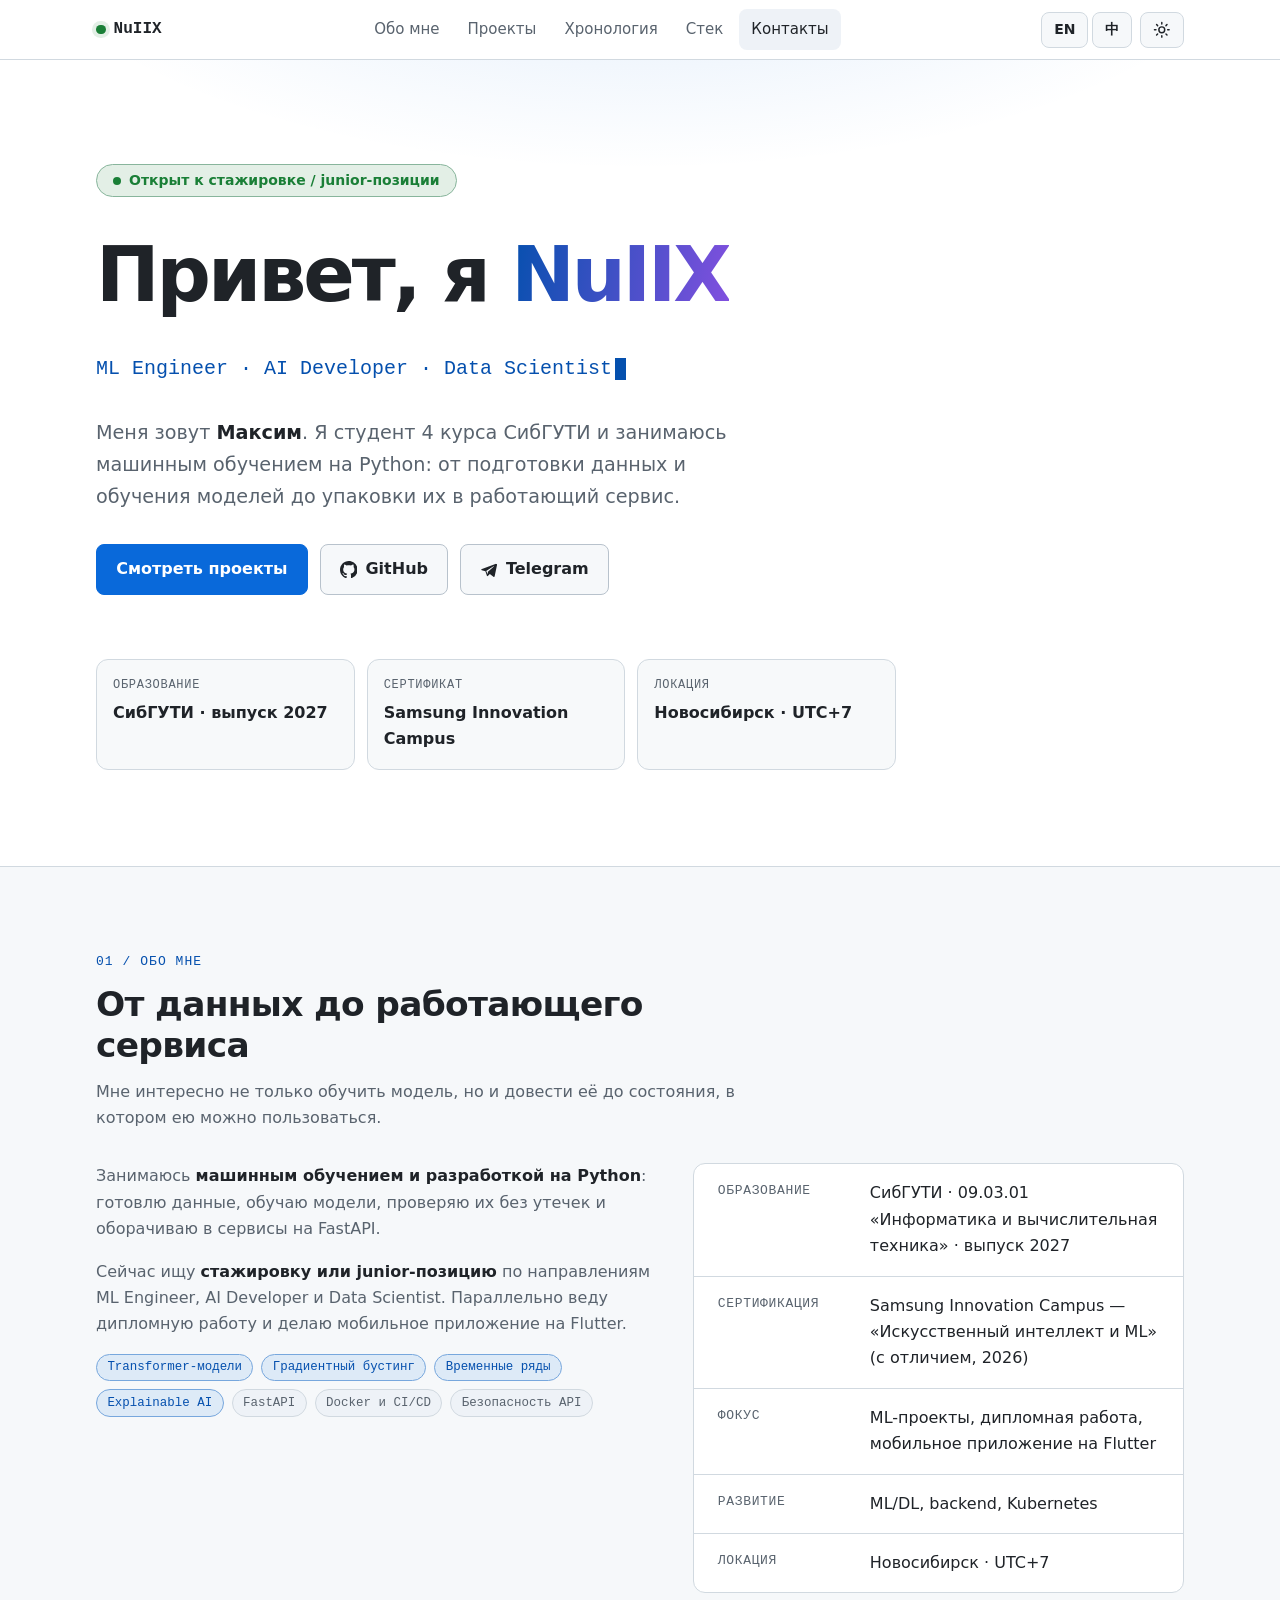
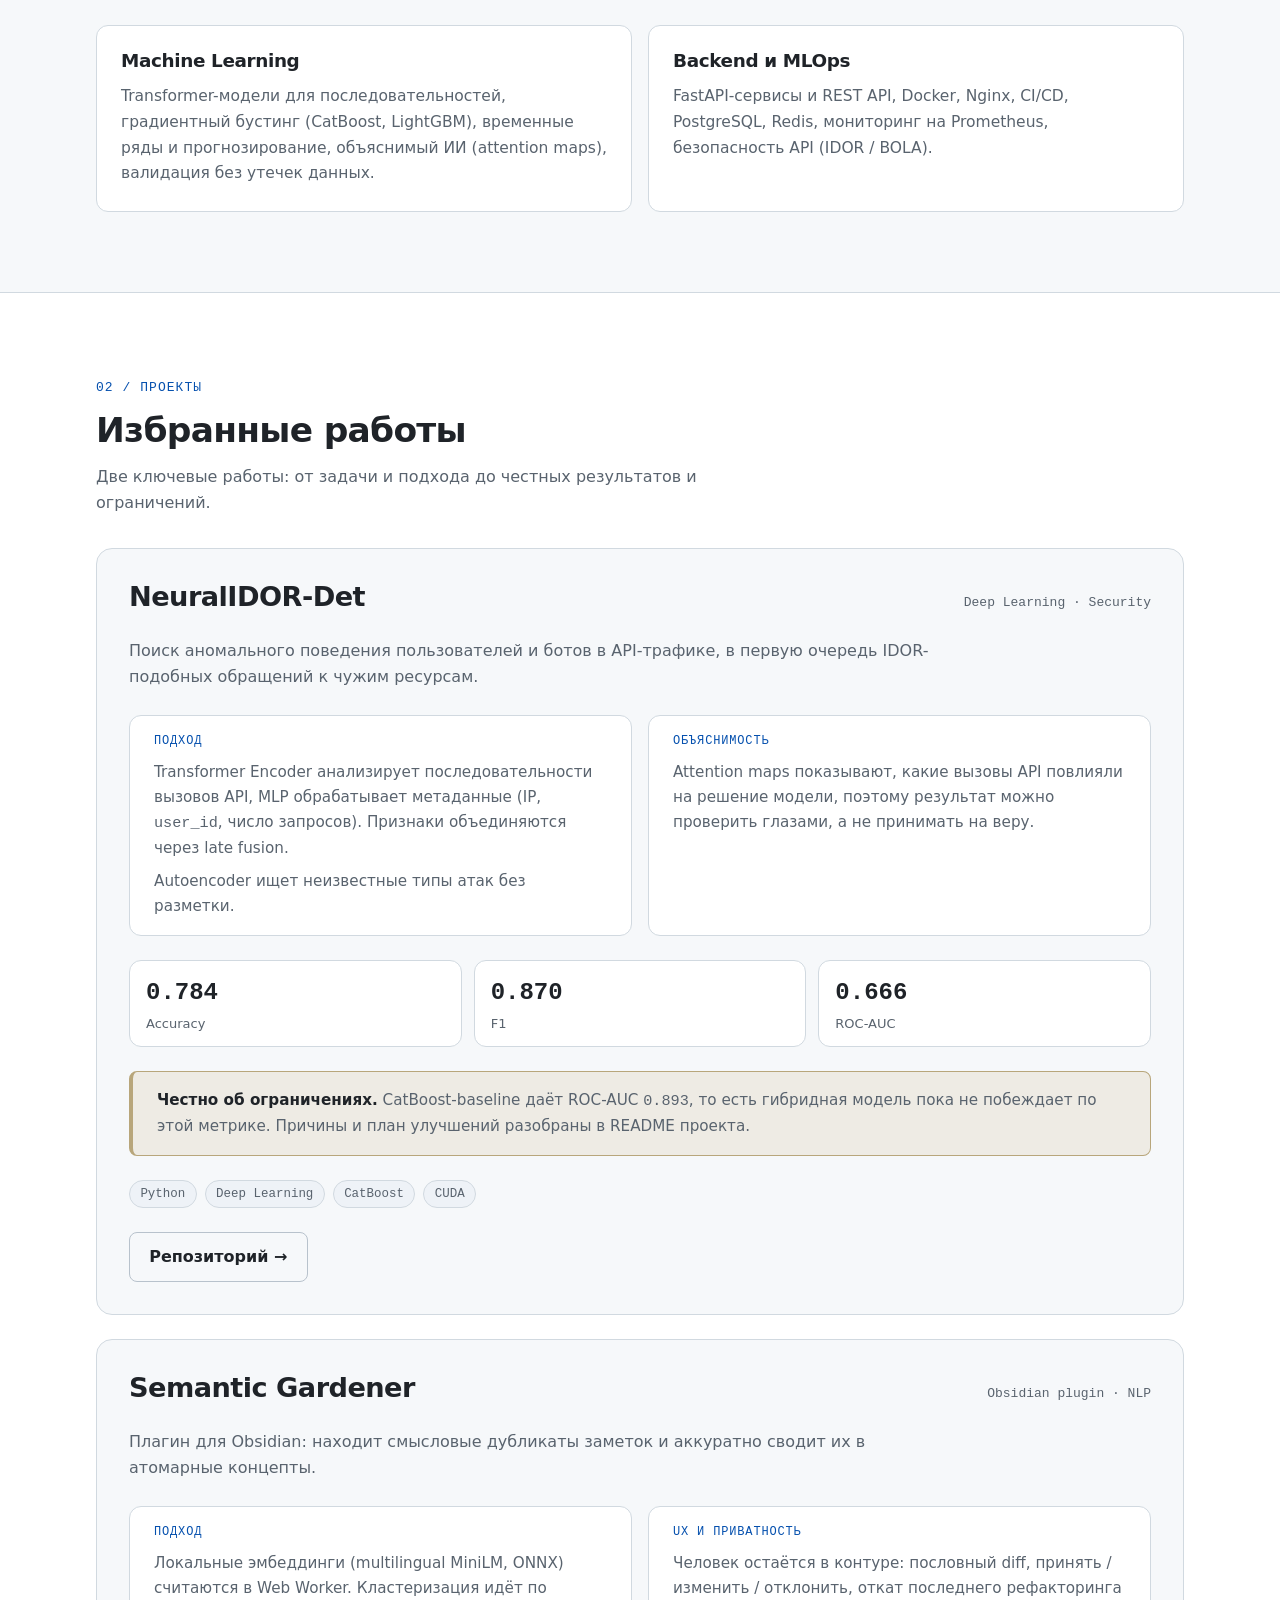
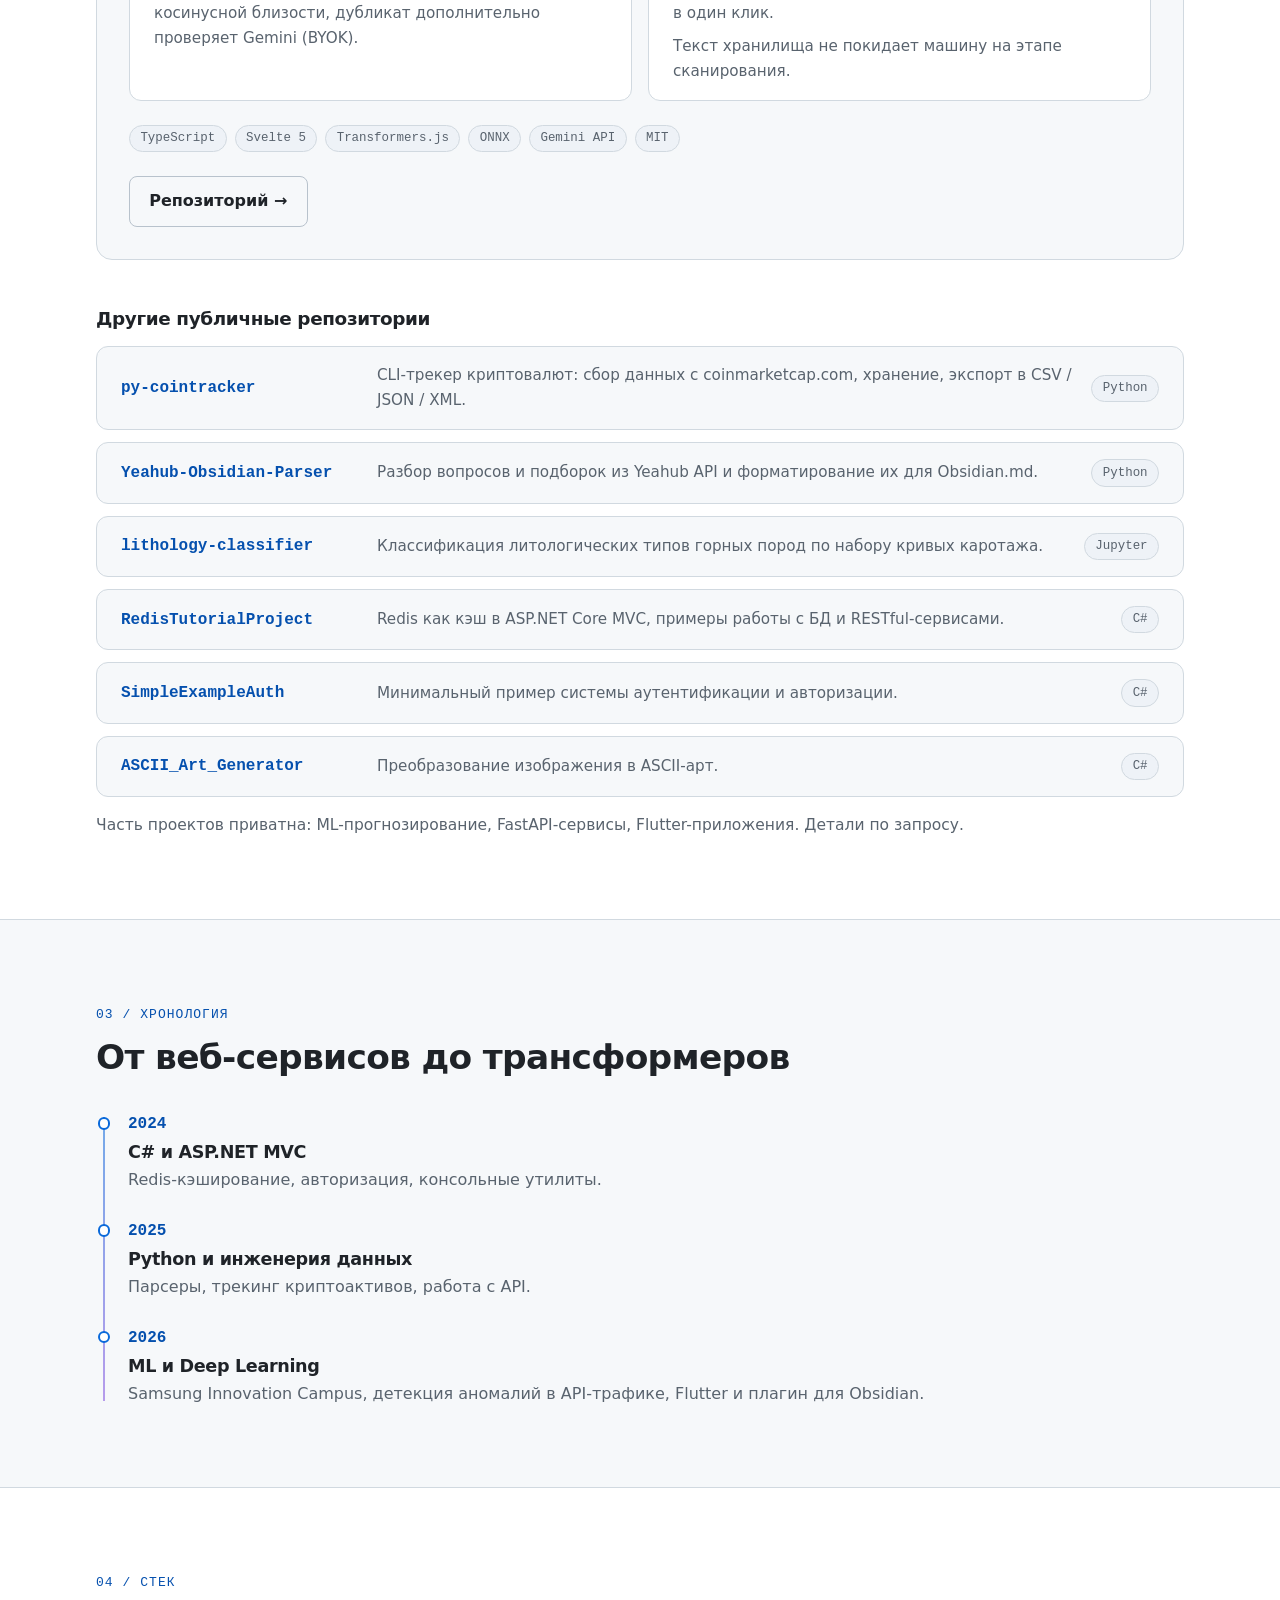
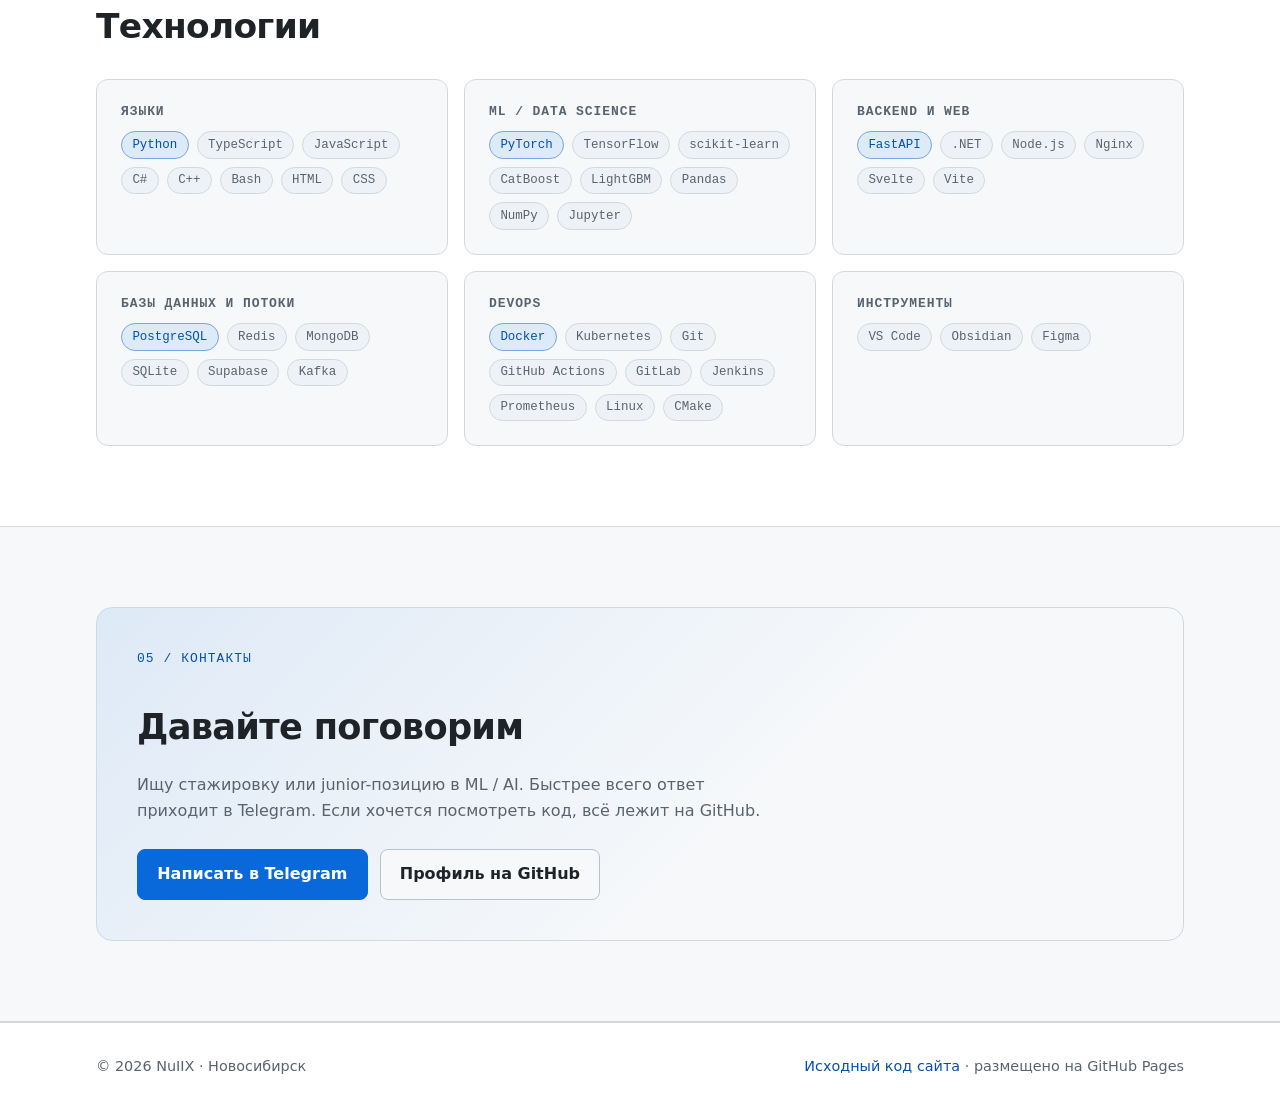
==== commit 543ab902: "feat(i18n): add Simplified Chinese localization and language switcher" ====
--- a/index.html
+++ b/index.html
@@ -10,6 +10,7 @@
   <link rel="canonical" href="https://nuiix.github.io/">
   <link rel="alternate" hreflang="ru" href="https://nuiix.github.io/">
   <link rel="alternate" hreflang="en" href="https://nuiix.github.io/en/">
+  <link rel="alternate" hreflang="zh" href="https://nuiix.github.io/zh/">
   <link rel="alternate" hreflang="x-default" href="https://nuiix.github.io/">
   <link rel="icon" href="/assets/favicon.svg" type="image/svg+xml">
 
@@ -78,7 +79,10 @@
       </nav>
 
       <div class="header-tools">
-        <a class="lang-link" href="/en/" hreflang="en" lang="en" aria-label="Switch to English">EN</a>
+        <div class="lang-group" role="group" aria-label="Выбор языка">
+          <a class="lang-link" href="/en/" hreflang="en" lang="en" aria-label="Switch to English">EN</a>
+          <a class="lang-link" href="/zh/" hreflang="zh" lang="zh-CN" aria-label="切换到中文">中</a>
+        </div>
         <button class="icon-btn theme-toggle" type="button" data-theme-toggle aria-label="Переключить тему оформления">
           <svg class="icon-moon" viewBox="0 0 24 24" fill="none" stroke="currentColor" stroke-width="2" stroke-linecap="round" stroke-linejoin="round" aria-hidden="true"><path d="M21 12.8A9 9 0 1 1 11.2 3a7 7 0 0 0 9.8 9.8z"/></svg>
           <svg class="icon-sun" viewBox="0 0 24 24" fill="none" stroke="currentColor" stroke-width="2" stroke-linecap="round" stroke-linejoin="round" aria-hidden="true"><circle cx="12" cy="12" r="4"/><path d="M12 2v2M12 20v2M4.9 4.9l1.4 1.4M17.7 17.7l1.4 1.4M2 12h2M20 12h2M4.9 19.1l1.4-1.4M17.7 6.3l1.4-1.4"/></svg>
--- a/assets/css/style.css
+++ b/assets/css/style.css
@@ -247,6 +247,12 @@
   gap: var(--space-2);
 }
 
+.lang-group {
+  display: inline-flex;
+  align-items: center;
+  gap: var(--space-1);
+}
+
 .icon-btn,
 .lang-link {
   display: inline-flex;
